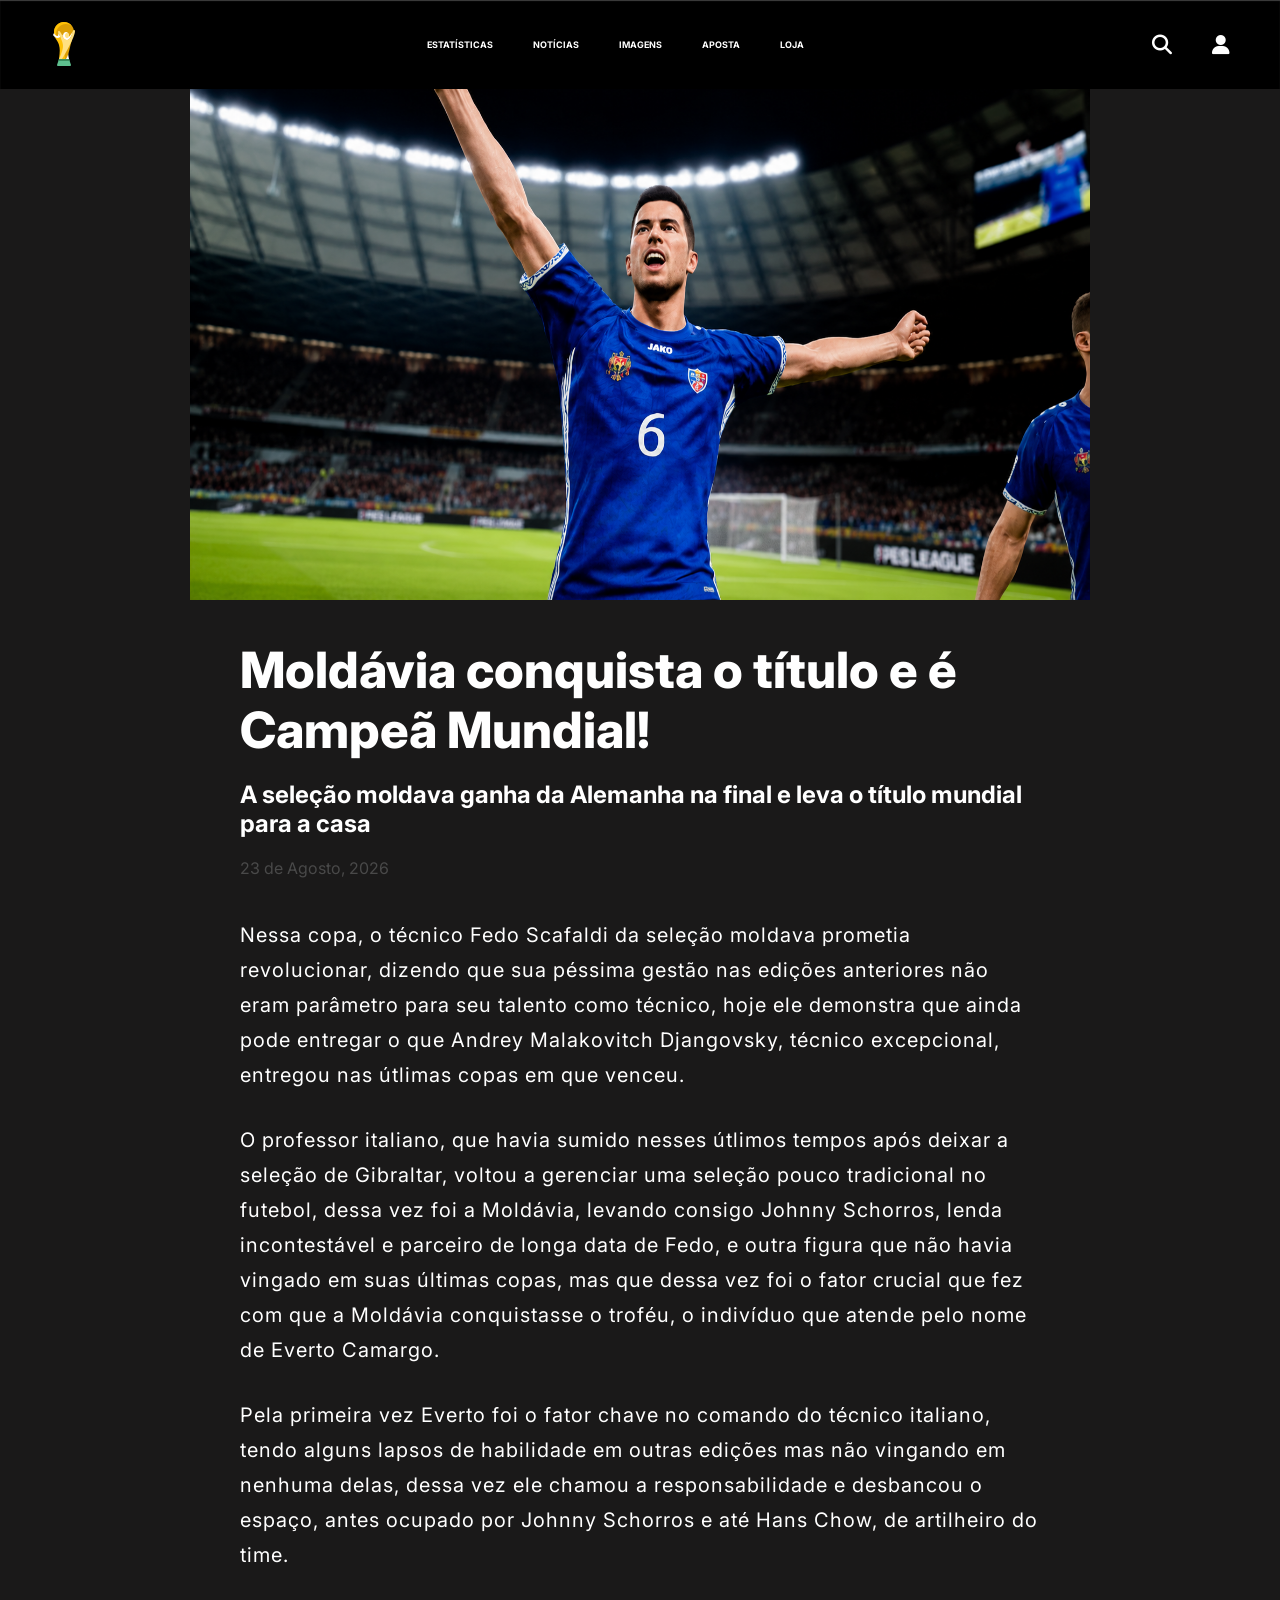
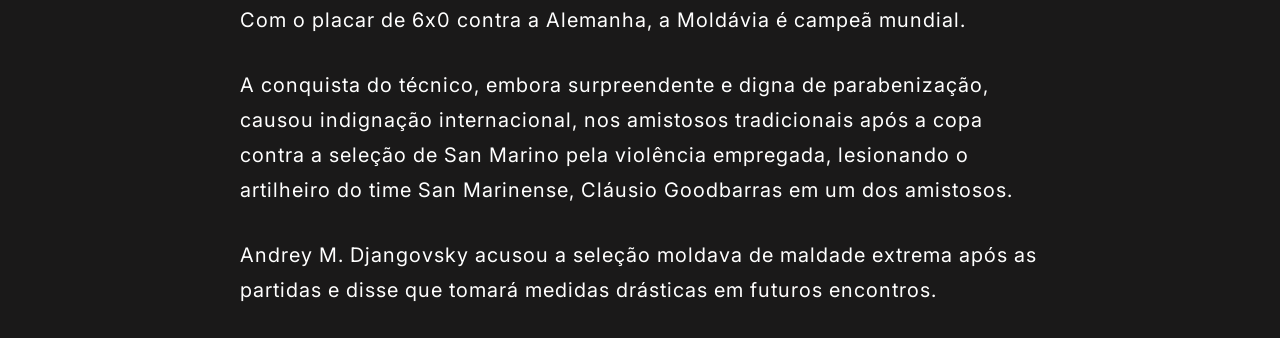
==== newsPage/newsPage.html @ e41c39fb "making the news page" ====
<!DOCTYPE html>
<html lang="pr-br">

<head>
    <meta charset="UTF-8">
    <meta name="viewport" content="width=device-width, initial-scale=1.0">
    <link rel="preconnect" href="https://fonts.googleapis.com">
    <link rel="preconnect" href="https://fonts.gstatic.com" crossorigin>
    <link
        href="https://fonts.googleapis.com/css2?family=Inter:ital,opsz,wght@0,14..32,100..900;1,14..32,100..900&family=Montserrat:ital,wght@0,100..900;1,100..900&display=swap"
        rel="stylesheet">
    <link rel="stylesheet" href="https://cdnjs.cloudflare.com/ajax/libs/font-awesome/6.5.2/css/all.min.css">
    <link rel="stylesheet" href="newsPage.css">
    <link rel="icon" type="image/png" href="/images/logoSite.png">
    <title>New World Cup</title>
</head>

<body>
    <nav>
        <a href="/index.html">
            <img src="/images/logoSite.png" alt="Logo">
        </a>
        <div class="centralOptions">
            <h1>Estatísticas</h1>
            <h1>Notícias</h1>
            <h1>Imagens</h1>
            <h1>Aposta</h1>
            <h1>Loja</h1>
        </div>
        <div class="rightSide-user">
            <i class="fa-solid fa-magnifying-glass"></i>
            <i class="fa-solid fa-user"></i>
        </div>
    </nav>
    <main>
        <img id="imageMainNews" src="/images/noticias/moldavaCampea.png" alt="imageMainNew">

        <div class="cardInfoMain">
            <div class="infoMain">
                <h1>Moldávia conquista o título e é Campeã Mundial!</h1>
                <h2>A seleção moldava ganha da Alemanha na final e leva o título mundial para a casa</h2>
                <p>23 de Agosto, 2026</p>
            </div>

            <div class="mainText">
                <p>Nessa copa, o técnico Fedo Scafaldi da seleção moldava prometia revolucionar, dizendo que sua péssima
                    gestão nas edições anteriores não eram parâmetro para seu talento como técnico, hoje ele demonstra
                    que
                    ainda pode entregar o que Andrey Malakovitch Djangovsky, técnico excepcional, entregou nas útlimas
                    copas
                    em que venceu.</p>

                <p>O professor italiano, que havia sumido nesses útlimos tempos após deixar a seleção de Gibraltar,
                    voltou
                    a gerenciar uma seleção pouco tradicional no futebol, dessa vez foi a Moldávia, levando consigo
                    Johnny
                    Schorros, lenda incontestável e parceiro de longa data de Fedo, e outra figura que não havia vingado
                    em
                    suas últimas copas, mas que dessa vez foi o fator crucial que fez com que a Moldávia conquistasse o
                    troféu, o indivíduo que atende pelo nome de Everto Camargo.</p>

                <p>Pela primeira vez Everto foi o fator chave no comando do técnico italiano, tendo alguns lapsos de
                    habilidade em outras edições mas não vingando em nenhuma delas, dessa vez ele chamou a
                    responsabilidade
                    e desbancou o espaço, antes ocupado por Johnny Schorros e até Hans Chow, de artilheiro do time.</p>

                <p>Com o placar de 6x0 contra a Alemanha, a Moldávia é campeã mundial.</p>

                <p>A conquista do técnico, embora surpreendente e digna de parabenização, causou indignação
                    internacional,
                    nos amistosos tradicionais após a copa contra a seleção de San Marino pela violência empregada,
                    lesionando o artilheiro do time San Marinense, Cláusio Goodbarras em um dos amistosos.</p>


                <p>Andrey M. Djangovsky acusou a seleção moldava de maldade extrema após as partidas e disse que tomará
                    medidas drásticas em futuros encontros.</p>
            </div>
        </div>



    </main>
</body>

</html>
---- newsPage/newsPage.css ----
* {
    margin: 0;
    padding: 0;
    box-sizing: border-box;
    font-family: "Inter", sans-serif;
}

::-webkit-scrollbar {
    display: none;
}

nav {
    display: flex;
    justify-content: space-between;
    align-items: center;

    width: 100%;
    box-sizing: border-box;

    padding: 20px 40px;

    font-size: 6px;
    text-transform: uppercase;

    position: fixed;
    top: 0;
    left: 0;

    background: rgb(0, 0, 0);
    backdrop-filter: blur(20px) saturate(180%);

    box-shadow:
        0 10px 40px rgba(0, 0, 0, 0),
        inset 0 1px 1px rgba(255, 255, 255, 0.25);

    z-index: 9999;

    transition: transform 0.35s ease;
}

nav.hidden {
    transform: translateY(-120%);
}

nav h1 {
    padding: 10px;
    transition: 0.6s ease;
    border-radius: 20px;
    color: white;
    cursor: pointer;
}

nav h1:hover {
    background-color: rgba(214, 214, 214, 0.13);
}

body {
    margin: 0;
    padding: 0;
    height: 100vh;
    background-color: #1a1919;
}

.newsButton {
    display: inline-block;

    padding: 12px 25px;

    background-color: white;
    color: black;

    text-decoration: none;

    border-radius: 5px;

    font-weight: bold;

    transition: 0.3s;
}

.newsButton:hover {
    background-color: #ddd;
}

.rightSide-user {
    display: flex;
    gap: 25px;
}

.rightSide-user i {
    font-size: 20px;
    color: white;
    cursor: pointer;
    transition: 0.3s;
    padding: 10px;
    border-radius: 20px;
}

.rightSide-user i:hover {
    color: #aaa;
    background-color: rgba(214, 214, 214, 0.13);
}



.centralOptions {
    display: flex;
    gap: 20px;
}


.rightSide-user {
    display: flex;
    gap: 20px;
}

.slider {
    position: relative;
    width: 100%;
    height: 750px;
    overflow: hidden;
}

.slide::after {
    content: "";
    position: absolute;
    inset: auto 0 0 0;
    height: 70%;

    background: linear-gradient(
        to bottom,
        transparent 0%,
        rgba(0, 0, 0, 0.1) 25%,
        rgba(0, 0, 0, 0.45) 55%,
        rgba(0, 0, 0, 0.8) 80%,
        #000 100%
    );

    z-index: 1;
    pointer-events: none;
}



#prev,
#next {
    position: absolute;
    top: 50%;
    transform: translateY(-50%);
    z-index: 2;
    padding: 15px 20px;
    font-size: 30px;
    cursor: pointer;
}

#prev {
    left: 20px;
}

#next {
    right: 20px;
}



/* Abaixo parte do main */

main {
    display: flex;
    flex-direction: column;
    align-items: center;
}

#imageMainNews {
    width: 900px;
    height: 600px;
}

.cardInfoMain {
    display: flex;
    flex-direction: column;
}

.infoMain {
    padding: 40px 0px 40px 0px;
    color: white;
    max-width: 800px;
    
}

.infoMain h1{
    font-size: 50px;
    font-weight: 800;
}

.infoMain h2 {
    padding: 20px 0px 20px 0px;
}

.infoMain p {
    color: rgb(73, 73, 73);
}

.mainText {
    max-width: 800px;
    
}

.mainText p {
    color: white;
    font-size: 20px;
    letter-spacing: 1px;
    line-height: 35px;
    padding-bottom: 30px;
}
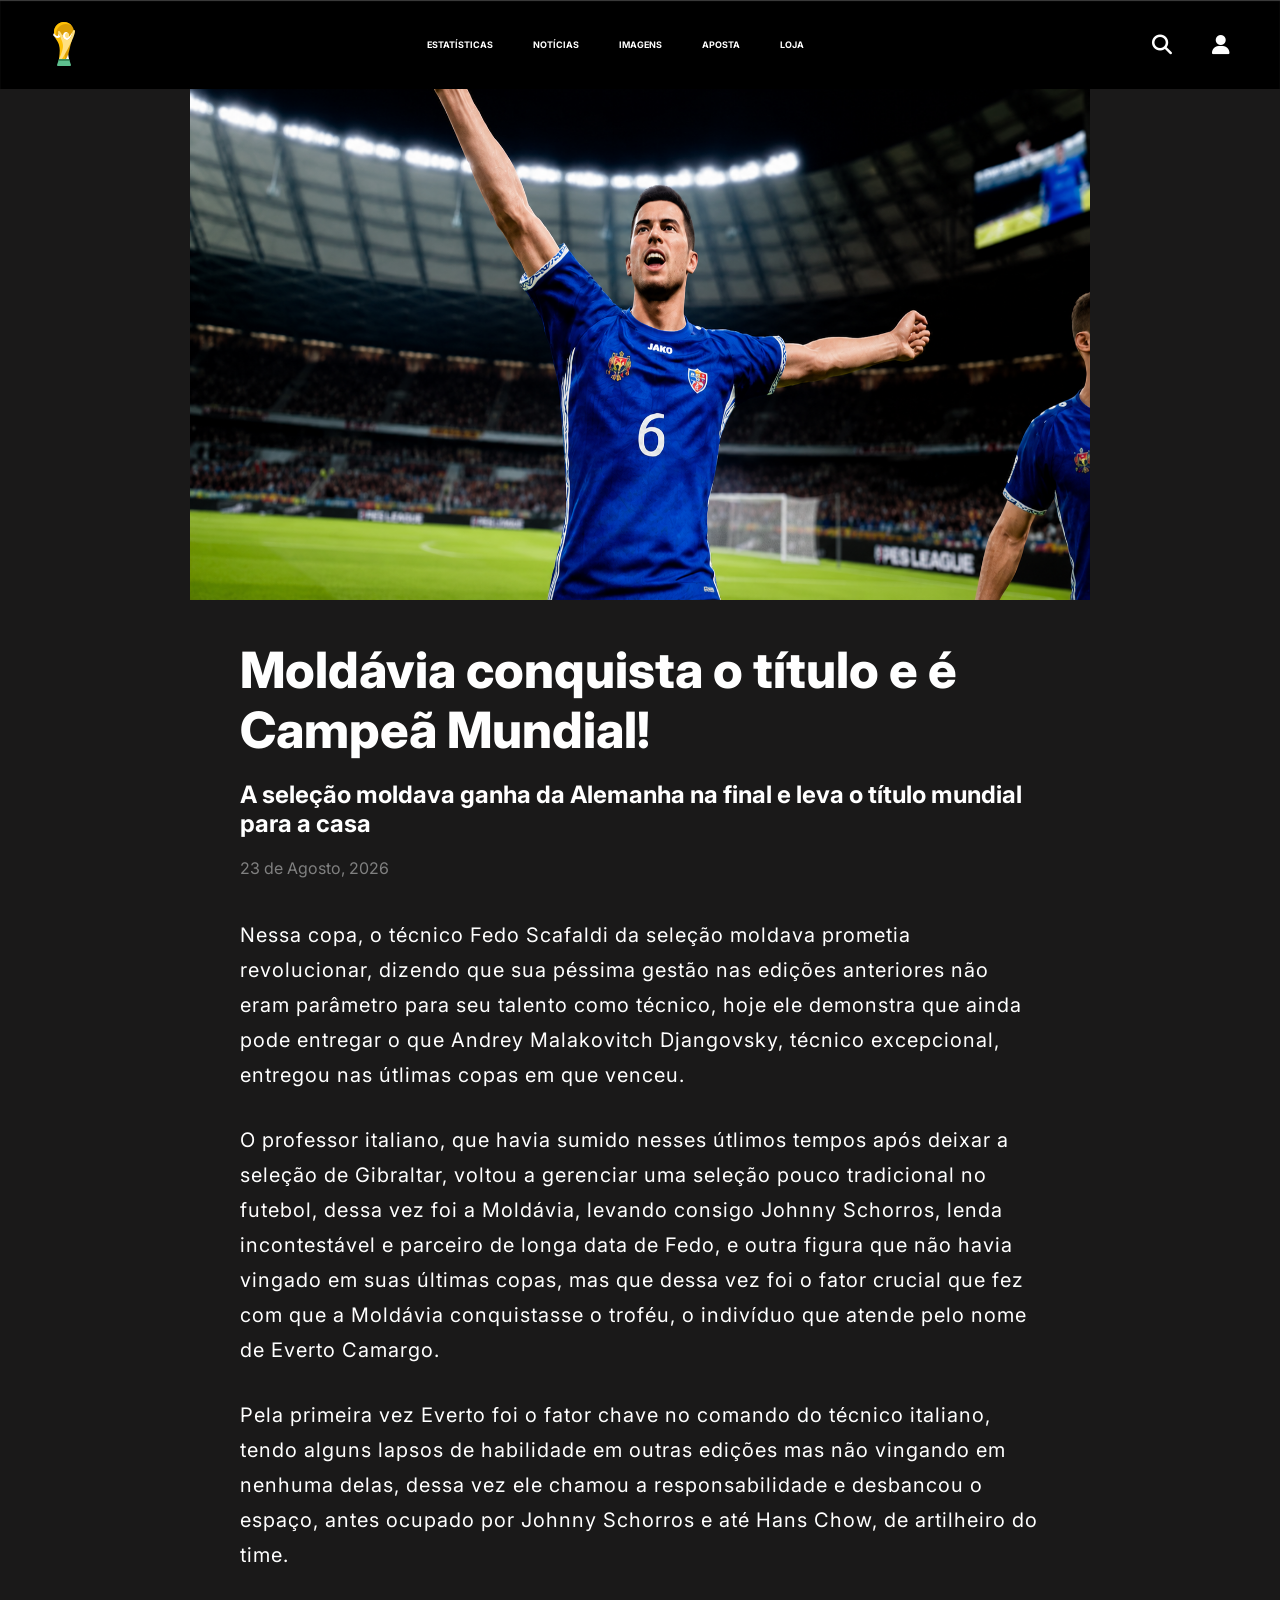
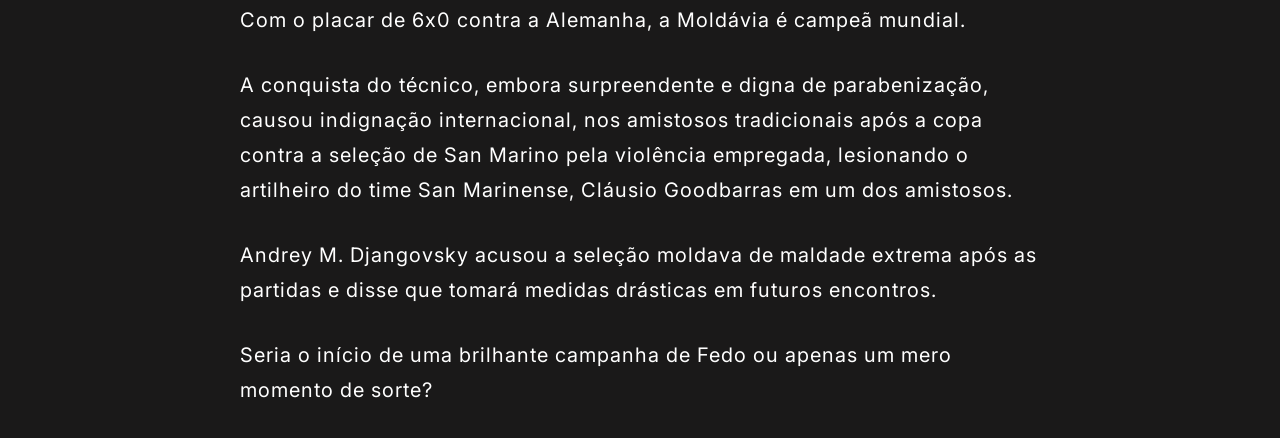
==== commit 362fe9ae: "clip1 fix" ====
--- a/newsPage/newsPage.html
+++ b/newsPage/newsPage.html
@@ -74,6 +74,8 @@
 
                 <p>Andrey M. Djangovsky acusou a seleção moldava de maldade extrema após as partidas e disse que tomará
                     medidas drásticas em futuros encontros.</p>
+
+                <p>Seria o início de uma brilhante campanha de Fedo ou apenas um mero momento de sorte?</p>
             </div>
         </div>
 
--- a/newsPage/newsPage.css
+++ b/newsPage/newsPage.css
@@ -198,7 +198,7 @@
 }
 
 .infoMain p {
-    color: rgb(73, 73, 73);
+    color: rgb(128, 128, 128);
 }
 
 .mainText {
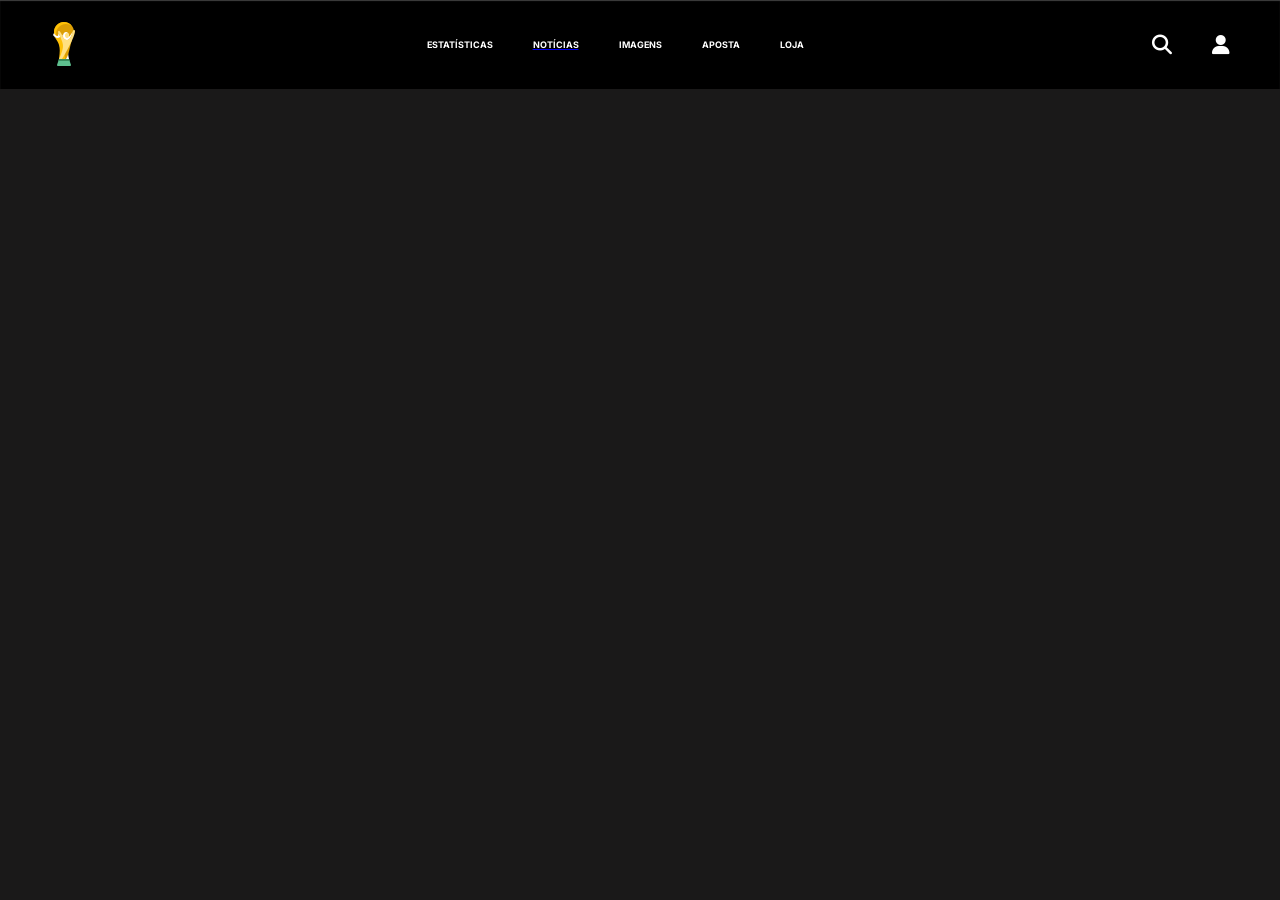
==== commit 6e88dd5c: "comments add" ====
--- a/newsPage/newsPage.html
+++ b/newsPage/newsPage.html
@@ -1,5 +1,5 @@
 <!DOCTYPE html>
-<html lang="pr-br">
+<html lang="pt-br">
 
 <head>
     <meta charset="UTF-8">
@@ -12,7 +12,7 @@
     <link rel="stylesheet" href="https://cdnjs.cloudflare.com/ajax/libs/font-awesome/6.5.2/css/all.min.css">
     <link rel="stylesheet" href="newsPage.css">
     <link rel="icon" type="image/png" href="/images/logoSite.png">
-    <title>New World Cup</title>
+    <title>Notícias</title>
 </head>
 
 <body>
@@ -22,7 +22,9 @@
         </a>
         <div class="centralOptions">
             <h1>Estatísticas</h1>
-            <h1>Notícias</h1>
+            <a href="/portalNews/portalNews.html">
+                <h1>Notícias</h1>
+            </a>
             <h1>Imagens</h1>
             <h1>Aposta</h1>
             <h1>Loja</h1>
@@ -32,56 +34,53 @@
             <i class="fa-solid fa-user"></i>
         </div>
     </nav>
+
     <main>
-        <img id="imageMainNews" src="/images/noticias/moldavaCampea.png" alt="imageMainNew">
+
+        <img id="imageMainNews" src="" alt="imageMainNew">
 
         <div class="cardInfoMain">
+
             <div class="infoMain">
-                <h1>Moldávia conquista o título e é Campeã Mundial!</h1>
-                <h2>A seleção moldava ganha da Alemanha na final e leva o título mundial para a casa</h2>
-                <p>23 de Agosto, 2026</p>
+
+                <h1 id="titulo"></h1>
+
+                <h2 id="subtitulo"></h2>
+
+                <p id="data"></p>
+
             </div>
 
-            <div class="mainText">
-                <p>Nessa copa, o técnico Fedo Scafaldi da seleção moldava prometia revolucionar, dizendo que sua péssima
-                    gestão nas edições anteriores não eram parâmetro para seu talento como técnico, hoje ele demonstra
-                    que
-                    ainda pode entregar o que Andrey Malakovitch Djangovsky, técnico excepcional, entregou nas útlimas
-                    copas
-                    em que venceu.</p>
+            <div class="mainText" id="paragrafos">
 
-                <p>O professor italiano, que havia sumido nesses útlimos tempos após deixar a seleção de Gibraltar,
-                    voltou
-                    a gerenciar uma seleção pouco tradicional no futebol, dessa vez foi a Moldávia, levando consigo
-                    Johnny
-                    Schorros, lenda incontestável e parceiro de longa data de Fedo, e outra figura que não havia vingado
-                    em
-                    suas últimas copas, mas que dessa vez foi o fator crucial que fez com que a Moldávia conquistasse o
-                    troféu, o indivíduo que atende pelo nome de Everto Camargo.</p>
+            </div>
 
-                <p>Pela primeira vez Everto foi o fator chave no comando do técnico italiano, tendo alguns lapsos de
-                    habilidade em outras edições mas não vingando em nenhuma delas, dessa vez ele chamou a
-                    responsabilidade
-                    e desbancou o espaço, antes ocupado por Johnny Schorros e até Hans Chow, de artilheiro do time.</p>
-
-                <p>Com o placar de 6x0 contra a Alemanha, a Moldávia é campeã mundial.</p>
-
-                <p>A conquista do técnico, embora surpreendente e digna de parabenização, causou indignação
-                    internacional,
-                    nos amistosos tradicionais após a copa contra a seleção de San Marino pela violência empregada,
-                    lesionando o artilheiro do time San Marinense, Cláusio Goodbarras em um dos amistosos.</p>
-
-
-                <p>Andrey M. Djangovsky acusou a seleção moldava de maldade extrema após as partidas e disse que tomará
-                    medidas drásticas em futuros encontros.</p>
-
-                <p>Seria o início de uma brilhante campanha de Fedo ou apenas um mero momento de sorte?</p>
-            </div>
         </div>
 
-
-
     </main>
+    <div id="disqus_thread"></div>
+    <script>
+        // AQUI É ONDE SE IMPLEMENTA O DISQUS PARA TER COMENTÁRIOS
+        /**
+        *  RECOMMENDED CONFIGURATION VARIABLES: EDIT AND UNCOMMENT THE SECTION BELOW TO INSERT DYNAMIC VALUES FROM YOUR PLATFORM OR CMS.
+        *  LEARN WHY DEFINING THESE VARIABLES IS IMPORTANT: https://disqus.com/admin/universalcode/#configuration-variables    */
+        /*
+        var disqus_config = function () {
+        this.page.url = PAGE_URL;  // Replace PAGE_URL with your page's canonical URL variable
+        this.page.identifier = PAGE_IDENTIFIER; // Replace PAGE_IDENTIFIER with your page's unique identifier variable
+        };
+        */
+        (function () { // DON'T EDIT BELOW THIS LINE
+            var d = document, s = d.createElement('script');
+            s.src = 'https://copa-do-mundo.disqus.com/embed.js';
+            s.setAttribute('data-timestamp', +new Date());
+            (d.head || d.body).appendChild(s);
+        })();
+    </script>
+    <noscript>Please enable JavaScript to view the <a href="https://disqus.com/?ref_noscript">comments powered by
+            Disqus.</a></noscript>
+    <script src="/newsPage/newsPage.js"></script>
 </body>
+<script id="dsq-count-scr" src="//copa-do-mundo.disqus.com/count.js" async></script>
 
 </html>
